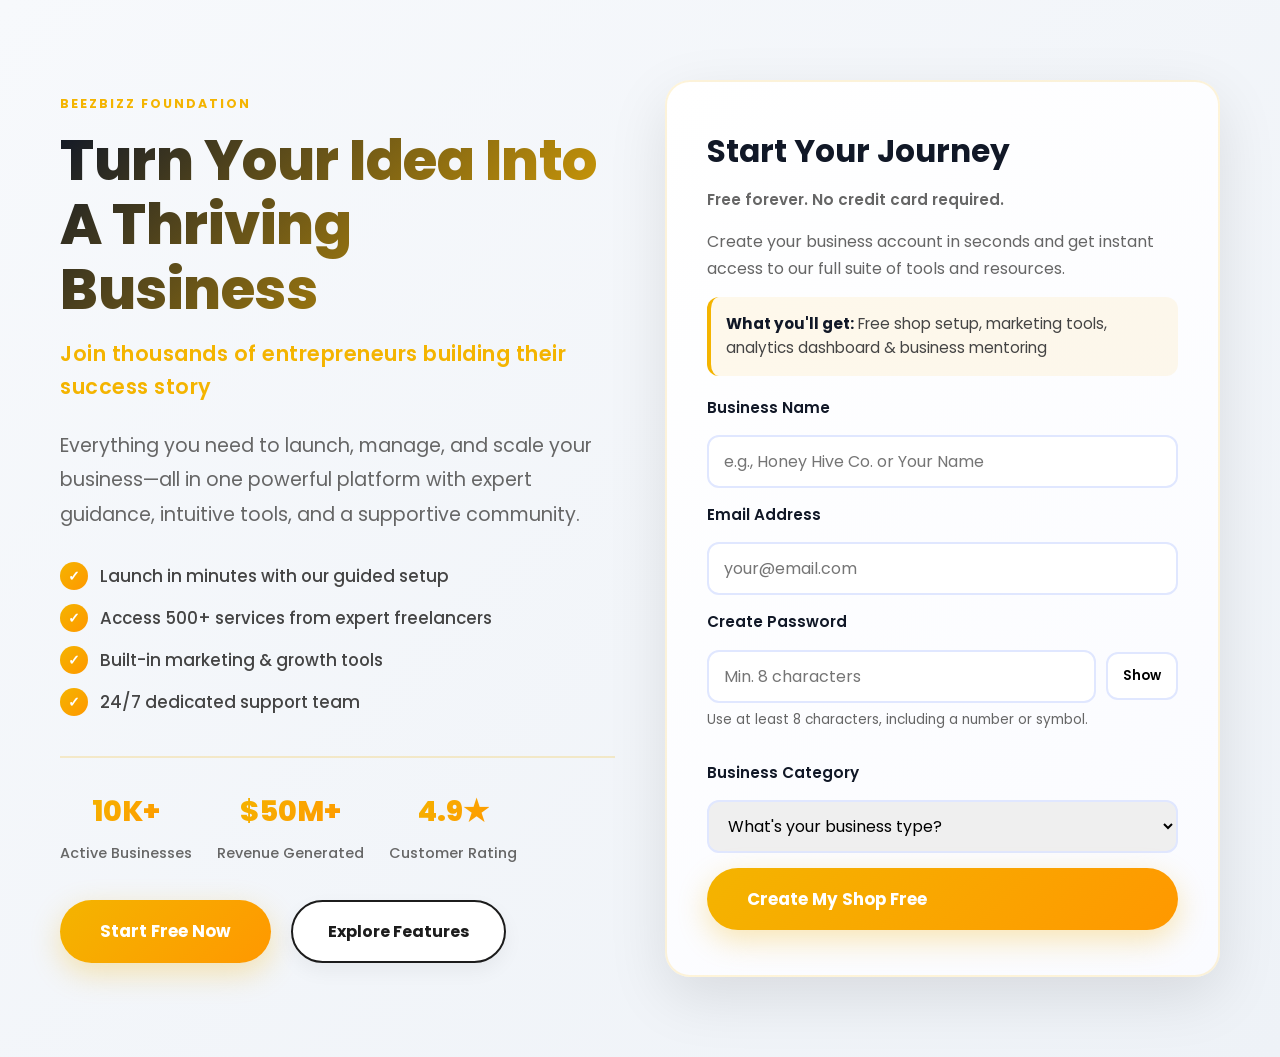
==== index.html @ ef709ae4 "changed\" ====
<!DOCTYPE html>
<html lang="en">
  <head>
    <meta charset="UTF-8" />
    <meta name="viewport" content="width=device-width, initial-scale=1.0" />
    <title>Beezbizz | Empower Your Business Journey</title>
    <link rel="preconnect" href="https://fonts.googleapis.com">
    <link rel="preconnect" href="https://fonts.gstatic.com" crossorigin>
    <link href="https://fonts.googleapis.com/css2?family=Poppins:wght@300;400;500;600;700;800&display=swap" rel="stylesheet">
    <style>
      * {
        margin: 0;
        padding: 0;
        box-sizing: border-box;
        font-family: "Poppins", Arial, sans-serif;
      }

      html {
        scroll-behavior: smooth;
      }

      body {
        background: linear-gradient(135deg, #f7f9fc 0%, #eef2f7 100%);
        color: #222;
        line-height: 1.6;
        overflow-x: hidden;
      }

      .container {
        max-width: 1200px;
        margin: 0 auto;
        padding: 0 20px;
      }

      .scroll-to-top {
        position: fixed;
        bottom: 30px;
        right: 30px;
        width: 50px;
        height: 50px;
        background: linear-gradient(135deg, #f4b400, #ff9800);
        color: white;
        border: none;
        border-radius: 50%;
        cursor: pointer;
        font-size: 20px;
        display: none;
        align-items: center;
        justify-content: center;
        z-index: 99;
        box-shadow: 0 8px 25px rgba(244, 180, 0, 0.3);
        transition: all 0.3s cubic-bezier(0.34, 1.56, 0.64, 1);
      }

      .scroll-to-top:hover {
        transform: translateY(-3px);
        box-shadow: 0 12px 35px rgba(244, 180, 0, 0.4);
      }

      .scroll-to-top.show {
        display: flex;
        animation: slideInUp 0.5s ease forwards;
      }

      @keyframes slideInUp {
        from {
          opacity: 0;
          transform: translateY(20px);
        }
        to {
          opacity: 1;
          transform: translateY(0);
        }
      }

      @keyframes slideInDown {
        from {
          opacity: 0;
          transform: translateY(-20px);
        }
        to {
          opacity: 1;
          transform: translateY(0);
        }
      }

      @keyframes fadeInScale {
        from {
          opacity: 0;
          transform: scale(0.95);
        }
        to {
          opacity: 1;
          transform: scale(1);
        }
      }

      .hero-content {
        display: grid;
        grid-template-columns: 1fr 1fr;
        gap: 50px;
        align-items: center;
        padding: 80px 0;
        min-height: 90vh;
        animation: slideInDown 0.8s ease;
      }

      .hero-content h1 {
        font-size: 3.5rem;
        font-weight: 800;
        margin-bottom: 15px;
        color: #111827;
        background: linear-gradient(135deg, #111827, #f4b400);
        -webkit-background-clip: text;
        -webkit-text-fill-color: transparent;
        background-clip: text;
        line-height: 1.15;
        animation: slideInUp 0.8s ease 0.1s both;
        text-transform: capitalize;
        letter-spacing: -0.5px;
      }

      .hero-subtitle {
        font-size: 1.3rem;
        color: #f4b400;
        font-weight: 600;
        margin-bottom: 25px;
        animation: slideInUp 0.8s ease 0.15s both;
        letter-spacing: 0.5px;
      }

      .benefit-list {
        list-style: none;
        margin: 30px 0;
        animation: slideInUp 0.8s ease 0.25s both;
      }

      .benefit-list li {
        display: flex;
        align-items: center;
        gap: 12px;
        margin-bottom: 14px;
        font-size: 1.05rem;
        color: #444;
        font-weight: 500;
      }

      .benefit-list li::before {
        content: '✓';
        display: flex;
        align-items: center;
        justify-content: center;
        width: 28px;
        height: 28px;
        background: linear-gradient(135deg, #f4b400, #ff9800);
        color: white;
        border-radius: 50%;
        font-weight: bold;
        flex-shrink: 0;
        font-size: 14px;
      }

      .trust-badges {
        display: flex;
        gap: 25px;
        margin-top: 40px;
        padding-top: 30px;
        border-top: 2px solid rgba(244, 180, 0, 0.2);
        animation: slideInUp 0.8s ease 0.3s both;
        flex-wrap: wrap;
      }

      .badge {
        display: flex;
        flex-direction: column;
        align-items: center;
        gap: 8px;
      }

      .badge-number {
        font-size: 1.8rem;
        font-weight: 800;
        background: linear-gradient(135deg, #f4b400, #ff9800);
        -webkit-background-clip: text;
        -webkit-text-fill-color: transparent;
        background-clip: text;
      }

      .badge-label {
        font-size: 0.9rem;
        color: #666;
        font-weight: 500;
        text-align: center;
      }

      .eyebrow {
        text-transform: uppercase;
        letter-spacing: 0.16em;
        font-size: 0.78rem;
        font-weight: 700;
        color: #f4b400;
        margin-bottom: 15px;
        animation: slideInUp 0.8s ease both;
      }

      .hero-copy {
        font-size: 1.2rem;
        color: #666;
        line-height: 1.8;
        margin-bottom: 30px;
        animation: slideInUp 0.8s ease 0.2s both;
      }

      .hero-actions {
        display: flex;
        gap: 20px;
        flex-wrap: wrap;
        animation: slideInUp 0.8s ease 0.3s both;
      }

      .btn {
        padding: 16px 35px;
        border-radius: 50px;
        text-decoration: none;
        font-weight: 700;
        transition: all 0.3s cubic-bezier(0.34, 1.56, 0.64, 1);
        border: none;
        cursor: pointer;
        font-size: 16px;
        display: inline-flex;
        align-items: center;
        gap: 8px;
        position: relative;
        overflow: hidden;
      }

      .btn::before {
        content: '';
        position: absolute;
        top: 50%;
        left: 50%;
        width: 0;
        height: 0;
        background: rgba(255, 255, 255, 0.2);
        border-radius: 50%;
        transform: translate(-50%, -50%);
        transition: width 0.6s, height 0.6s;
      }

      .btn:hover::before {
        width: 300px;
        height: 300px;
      }

      .btn-primary {
        background: linear-gradient(135deg, #f4b400, #ff9800);
        color: white;
        box-shadow: 0 10px 30px rgba(244, 180, 0, 0.3);
        font-size: 1.05rem;
        padding: 18px 40px;
      }

      .btn-primary:hover {
        transform: translateY(-4px);
        box-shadow: 0 15px 50px rgba(244, 180, 0, 0.5);
      }

      .btn-secondary {
        border: 2.5px solid #1c1c1c;
        color: #1c1c1c;
        background: white;
        box-shadow: 0 8px 20px rgba(0, 0, 0, 0.05);
      }

      .btn-secondary:hover {
        background: #1c1c1c;
        color: white;
        transform: translateY(-4px);
      }

      .hero-panel {
        animation: fadeInScale 0.8s ease 0.2s both;
      }

      .panel-card {
        background: linear-gradient(135deg, #ffffff 0%, #fafbff 100%);
        border-radius: 25px;
        padding: 45px 40px;
        box-shadow: 0 20px 60px rgba(0, 0, 0, 0.1);
        border: 2px solid rgba(244, 180, 0, 0.15);
        transition: all 0.3s ease;
        position: relative;
        overflow: hidden;
      }

      .panel-card::before {
        content: '';
        position: absolute;
        top: -100%;
        right: -100%;
        width: 200px;
        height: 200px;
        background: radial-gradient(circle, rgba(244, 180, 0, 0.1) 0%, transparent 70%);
        border-radius: 50%;
        pointer-events: none;
      }

      .panel-card:hover {
        border-color: #f4b400;
        box-shadow: 0 30px 80px rgba(244, 180, 0, 0.2);
        transform: translateY(-5px);
      }

      .panel-card h2 {
        font-size: 1.95rem;
        margin-bottom: 10px;
        color: #111827;
        font-weight: 700;
        position: relative;
        z-index: 1;
      }

      .panel-card-subtitle {
        font-size: 0.95rem;
        color: #f4b400;
        font-weight: 600;
        margin-bottom: 20px;
        position: relative;
        z-index: 1;
      }

      .panel-card p {
        color: #666;
        margin-bottom: 15px;
        line-height: 1.7;
        position: relative;
        z-index: 1;
      }

      .form-benefits {
        background: rgba(244, 180, 0, 0.08);
        border-left: 4px solid #f4b400;
        padding: 15px;
        border-radius: 12px;
        margin-bottom: 20px;
        font-size: 0.95rem;
        color: #444;
        position: relative;
        z-index: 1;
      }

      .form-benefits strong {
        color: #111827;
      }

      form {
        display: grid;
        gap: 15px;
        position: relative;
        z-index: 1;
      }

      label {
        font-weight: 600;
        color: #111827;
        font-size: 0.95rem;
      }

      input, select {
        width: 100%;
        border: 2px solid #e0e7ff;
        border-radius: 12px;
        padding: 12px 15px;
        font-size: 1rem;
        transition: all 0.3s ease;
        font-family: "Poppins", inherit;
      }

      input:focus, select:focus {
        outline: none;
        border-color: #f4b400;
        box-shadow: 0 0 0 4px rgba(244, 180, 0, 0.1);
        transform: scale(1.02);
      }

      .password-field {
        display: flex;
        gap: 10px;
        align-items: center;
      }

      .password-field input {
        flex: 1;
      }

      .password-toggle {
        padding: 12px 15px;
        border: 2px solid #e0e7ff;
        border-radius: 12px;
        background: white;
        cursor: pointer;
        font-weight: 600;
        transition: all 0.3s ease;
      }

      .password-toggle:hover {
        border-color: #f4b400;
        background: #f4b400;
        color: white;
      }

      .form-note {
        font-size: 0.85rem;
        color: #999;
        margin-top: -10px;
      }

      .form-message {
        min-height: 2.4rem;
        margin-top: 10px;
        padding: 10px 15px;
        border-radius: 12px;
        font-weight: 600;
        display: none;
      }

      .form-message.success {
        background: #d1fae5;
        color: #065f46;
        border-left: 4px solid #10b981;
        display: block;
      }

      .form-message.error {
        background: #fee2e2;
        color: #7f1d1d;
        border-left: 4px solid #ef4444;
        display: block;
      }

      @media (max-width: 768px) {
        .hero-content {
          grid-template-columns: 1fr;
          padding: 40px 0;
          min-height: auto;
          gap: 30px;
        }

        .hero-content h1 {
          font-size: 2.2rem;
        }

        .hero-subtitle {
          font-size: 1.1rem;
        }

        .benefit-list li {
          font-size: 0.95rem;
        }

        .trust-badges {
          gap: 15px;
        }

        .badge-number {
          font-size: 1.5rem;
        }

        .badge-label {
          font-size: 0.8rem;
        }

        .scroll-to-top {
          bottom: 20px;
          right: 20px;
          width: 45px;
          height: 45px;
          font-size: 18px;
        }
      }
    </style>
  </head>
  <body>
    <div class="container">
      <div class="hero-content">
        <div>
          <p class="eyebrow">BEEZBIZZ FOUNDATION</p>
          <h1>Turn Your Idea Into a Thriving Business</h1>
          <p class="hero-subtitle">Join thousands of entrepreneurs building their success story</p>
          <p class="hero-copy">
            Everything you need to launch, manage, and scale your business—all in one powerful platform with expert guidance, intuitive tools, and a supportive community.
          </p>
          <ul class="benefit-list">
            <li>Launch in minutes with our guided setup</li>
            <li>Access 500+ services from expert freelancers</li>
            <li>Built-in marketing & growth tools</li>
            <li>24/7 dedicated support team</li>
          </ul>
          <div class="trust-badges">
            <div class="badge">
              <div class="badge-number">10K+</div>
              <div class="badge-label">Active Businesses</div>
            </div>
            <div class="badge">
              <div class="badge-number">$50M+</div>
              <div class="badge-label">Revenue Generated</div>
            </div>
            <div class="badge">
              <div class="badge-number">4.9★</div>
              <div class="badge-label">Customer Rating</div>
            </div>
          </div>
          <div class="hero-actions" style="margin-top: 35px;">
            <a class="btn btn-primary" href="#signup">Start Free Now</a>
            <a class="btn btn-secondary" href="services.html">Explore Features</a>
          </div>
        </div>
        <div class="hero-panel">
          <div class="panel-card">
            <h2>Start Your Journey</h2>
            <p class="panel-card-subtitle">Free forever. No credit card required.</p>
            <p>Create your business account in seconds and get instant access to our full suite of tools and resources.</p>
            <div class="form-benefits">
              <strong>What you'll get:</strong> Free shop setup, marketing tools, analytics dashboard & business mentoring
            </div>
            <form id="shop-form" novalidate>
              <label for="business-name">Business Name</label>
              <input id="business-name" name="businessName" type="text" placeholder="e.g., Honey Hive Co. or Your Name" required />

              <label for="business-email">Email Address</label>
              <input id="business-email" name="email" type="email" placeholder="your@email.com" required />

              <label for="business-password">Create Password</label>
              <div class="password-field">
                <input id="business-password" name="password" type="password" placeholder="Min. 8 characters" required />
                <button type="button" id="toggle-password" class="password-toggle" aria-label="Show password">Show</button>
              </div>
              <p id="password-strength" class="form-note">Use at least 8 characters, including a number or symbol.</p>

              <label for="business-category">Business Category</label>
              <select id="business-category" name="category">
                <option value="">What's your business type?</option>
                <option value="retail">Retail & E-commerce</option>
                <option value="services">Services & Consulting</option>
                <option value="technology">Technology & Software</option>
                <option value="creative">Creative & Design</option>
                <option value="other">Other</option>
              </select>

              <button type="submit" class="btn btn-primary">Create My Shop Free</button>
              <div id="form-message" class="form-message" aria-live="polite"></div>
            </form>
          </div>
        </div>
      </div>
    </div>

    <!-- SCROLL TO TOP BUTTON -->
    <button class="scroll-to-top" id="scrollToTop" title="Go to top">↑</button>

    <script>
      // Scroll to top functionality
      const scrollToTopBtn = document.getElementById('scrollToTop');
      
      window.addEventListener('scroll', () => {
        if (window.pageYOffset > 300) {
          scrollToTopBtn.classList.add('show');
        } else {
          scrollToTopBtn.classList.remove('show');
        }
      });

      scrollToTopBtn.addEventListener('click', () => {
        window.scrollTo({
          top: 0,
          behavior: 'smooth'
        });
      });

      // Password toggle
      const togglePasswordBtn = document.getElementById('toggle-password');
      const passwordInput = document.getElementById('business-password');

      if (togglePasswordBtn && passwordInput) {
        togglePasswordBtn.addEventListener('click', function(e) {
          e.preventDefault();
          const isPassword = passwordInput.type === 'password';
          passwordInput.type = isPassword ? 'text' : 'password';
          this.textContent = isPassword ? 'Hide' : 'Show';
        });
      }

      // Form submission
      const form = document.getElementById('shop-form');
      const formMessage = document.getElementById('form-message');

      form.addEventListener('submit', function(e) {
        e.preventDefault();
        
        const businessName = document.getElementById('business-name').value;
        const email = document.getElementById('business-email').value;
        const password = document.getElementById('business-password').value;

        if (!businessName || !email || !password) {
          showMessage('Please fill in all required fields.', 'error');
          return;
        }

        if (password.length < 8) {
          showMessage('Password must be at least 8 characters long.', 'error');
          return;
        }

        showMessage('✅ Account created successfully! Redirecting...', 'success');
        setTimeout(() => {
          window.location.href = 'home.html';
        }, 2000);
      });

      function showMessage(text, type) {
        formMessage.textContent = text;
        formMessage.className = `form-message ${type}`;
      }

      // Input animations
      document.querySelectorAll('input, select').forEach(input => {
        input.addEventListener('focus', function() {
          this.style.transform = 'scale(1.02)';
        });
        input.addEventListener('blur', function() {
          this.style.transform = 'scale(1)';
        });
      });

      document.querySelectorAll('.btn').forEach(btn => {
        btn.addEventListener('mouseenter', function() {
          this.style.transform = 'translateY(-4px)';
        });
        btn.addEventListener('mouseleave', function() {
          this.style.transform = 'translateY(0)';
        });
      });
    </script>
  </body>
</html>
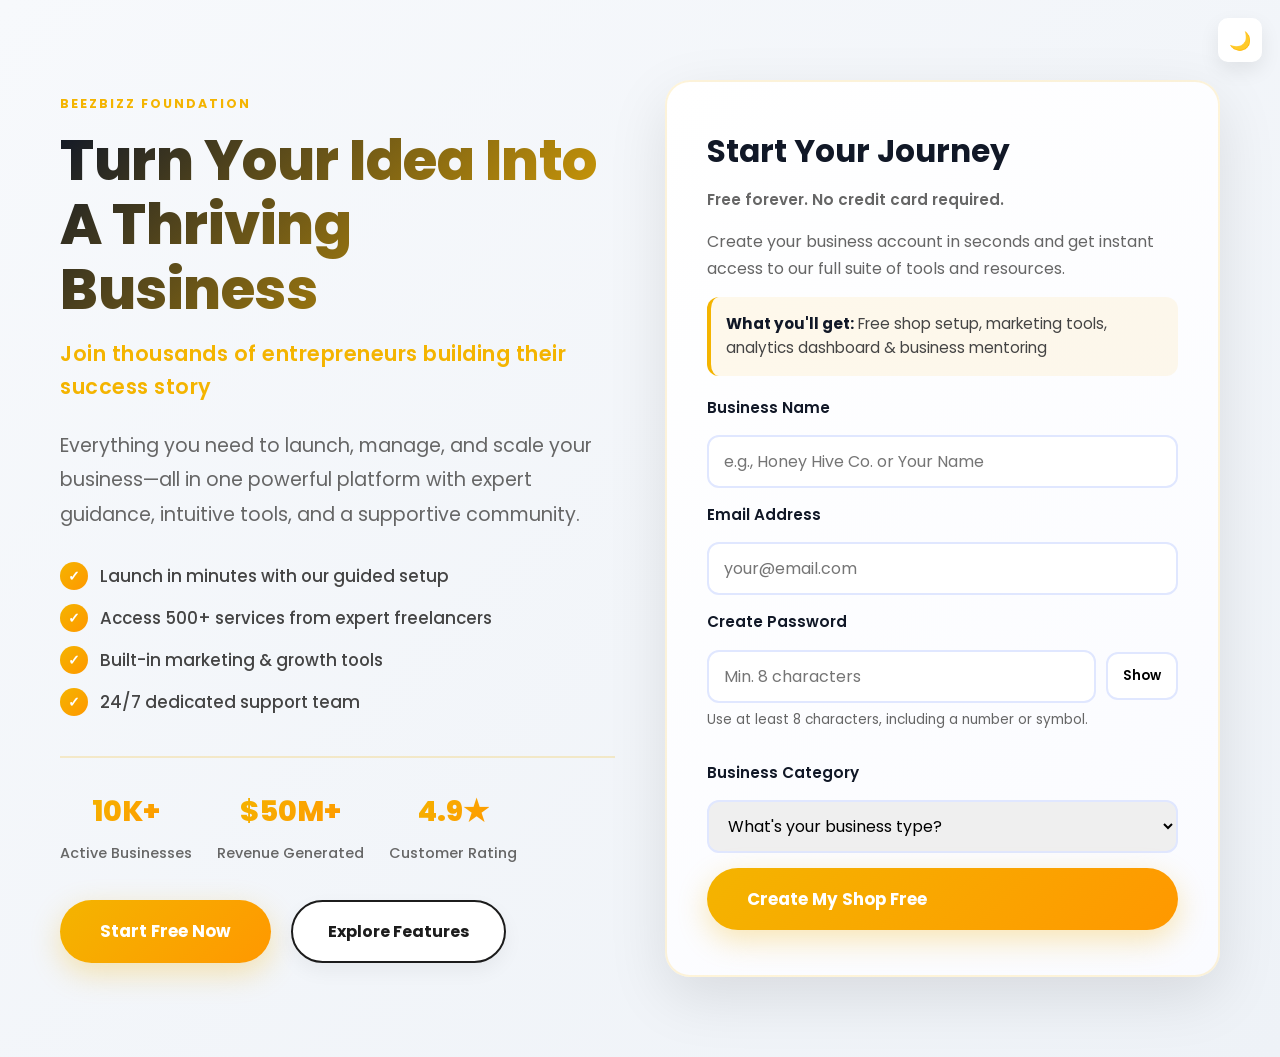
==== commit 082509ff: "changed" ====
--- a/index.html
+++ b/index.html
@@ -478,9 +478,37 @@
           font-size: 18px;
         }
       }
+      /* Theme toggle button */
+      #theme-toggle {
+        position: fixed;
+        top: 18px;
+        right: 18px;
+        width: 44px;
+        height: 44px;
+        border-radius: 10px;
+        border: none;
+        background: white;
+        color: #111;
+        box-shadow: 0 8px 20px rgba(0,0,0,0.08);
+        cursor: pointer;
+        z-index: 999;
+        display: flex;
+        align-items: center;
+        justify-content: center;
+        font-size: 18px;
+      }
+      #theme-toggle:hover { transform: translateY(-3px); }
+
+      /* Basic dark-mode overrides (uses CSS variables from styles.css when available) */
+      [data-theme="dark"] body { background: var(--page-bg); color: var(--text); }
+      [data-theme="dark"] .panel-card { background: var(--card-bg); border-color: rgba(255,255,255,0.03); }
+      [data-theme="dark"] .btn-primary { box-shadow: 0 10px 30px rgba(0,0,0,0.35); }
+      [data-theme="dark"] .btn-secondary { color: var(--text); border-color: var(--border); background: transparent; }
+      [data-theme="dark"] input, [data-theme="dark"] select { background: var(--input-bg); border-color: var(--border); color: var(--text); }
     </style>
   </head>
   <body>
+    <button id="theme-toggle" aria-label="Toggle theme">🌙</button>
     <div class="container">
       <div class="hero-content">
         <div>
@@ -559,6 +587,36 @@
     <button class="scroll-to-top" id="scrollToTop" title="Go to top">↑</button>
 
     <script>
+      // Theme toggle: apply saved preference or system preference
+      (function() {
+        const root = document.documentElement;
+        const btn = document.getElementById('theme-toggle');
+
+        function applyTheme(theme) {
+          if (theme === 'dark') {
+            root.setAttribute('data-theme', 'dark');
+            btn.textContent = '☀️';
+          } else {
+            root.removeAttribute('data-theme');
+            btn.textContent = '🌙';
+          }
+        }
+
+        const saved = localStorage.getItem('theme');
+        if (saved) applyTheme(saved);
+        else {
+          const prefersDark = window.matchMedia && window.matchMedia('(prefers-color-scheme: dark)').matches;
+          applyTheme(prefersDark ? 'dark' : 'light');
+        }
+
+        btn.addEventListener('click', () => {
+          const isDark = root.getAttribute('data-theme') === 'dark';
+          const next = isDark ? 'light' : 'dark';
+          applyTheme(next);
+          localStorage.setItem('theme', next);
+        });
+      })();
+
       // Scroll to top functionality
       const scrollToTopBtn = document.getElementById('scrollToTop');
       
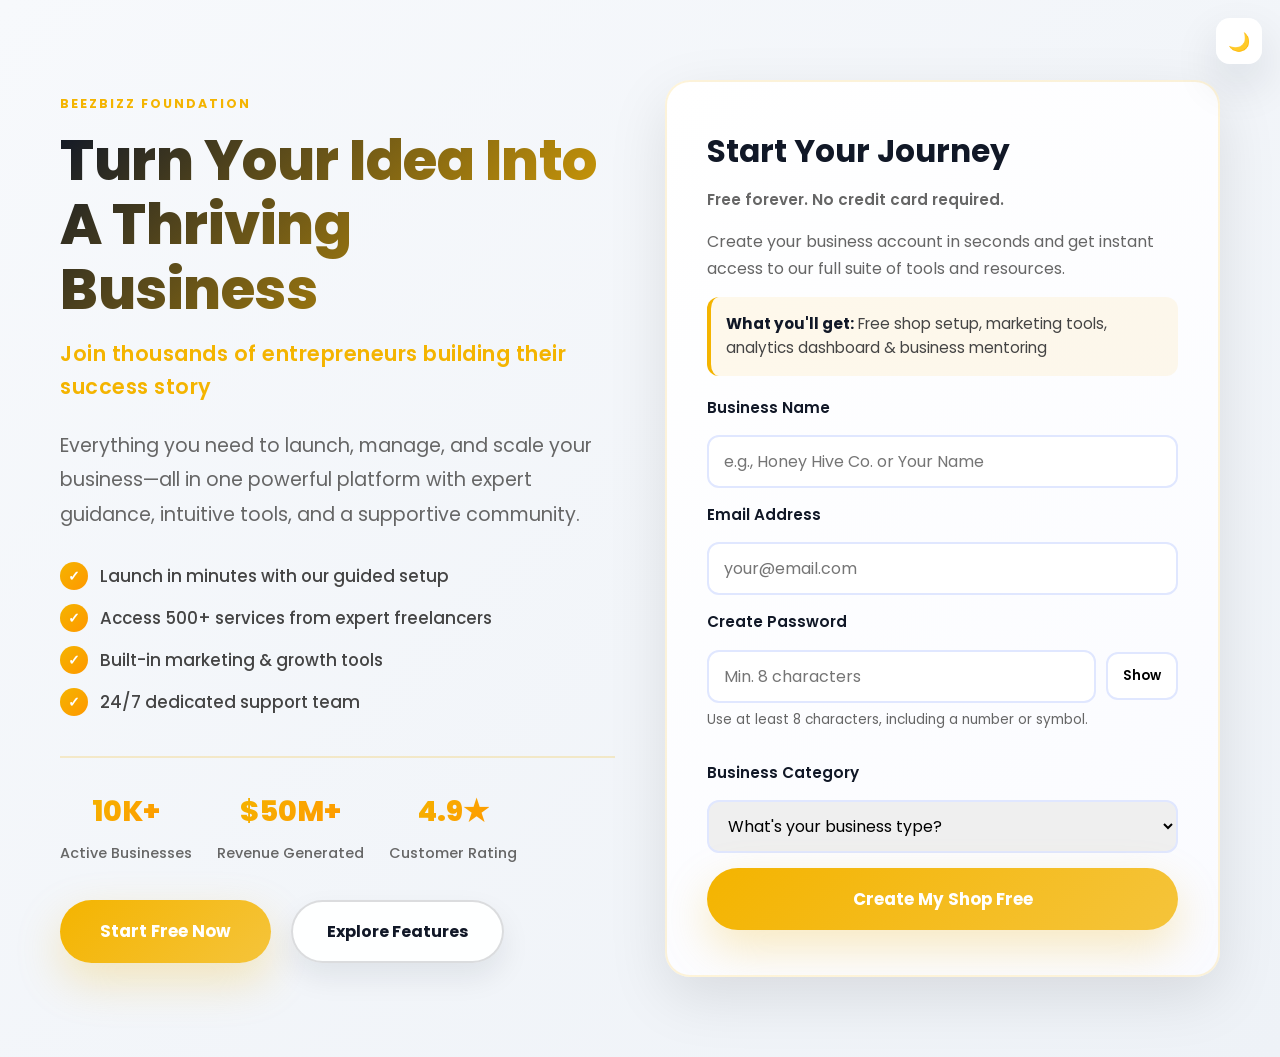
==== commit cf40a868: "changed" ====
--- a/index.html
+++ b/index.html
@@ -15,13 +15,29 @@
         font-family: "Poppins", Arial, sans-serif;
       }
 
+      :root {
+        --page-bg: #fff8e7;
+        --text: #111827;
+        --muted: #667085;
+        --card-bg: #ffffff;
+        --border: rgba(244, 180, 0, 0.18);
+        --surface: #f7f9fc;
+        --primary: #f4b400;
+        --primary-alt: #ffb703;
+        --secondary: #111827;
+        --accent: #7c3aed;
+        --shadow: 0 18px 40px rgba(15, 23, 42, 0.12);
+        --input-bg: #f8fafc;
+        --button-hover: rgba(255, 255, 255, 0.22);
+      }
+
       html {
         scroll-behavior: smooth;
       }
 
       body {
         background: linear-gradient(135deg, #f7f9fc 0%, #eef2f7 100%);
-        color: #222;
+        color: var(--text);
         line-height: 1.6;
         overflow-x: hidden;
       }
@@ -219,19 +235,21 @@
       }
 
       .btn {
-        padding: 16px 35px;
-        border-radius: 50px;
+        padding: 16px 34px;
+        border-radius: 999px;
         text-decoration: none;
         font-weight: 700;
-        transition: all 0.3s cubic-bezier(0.34, 1.56, 0.64, 1);
+        transition: transform 0.28s ease, box-shadow 0.28s ease, background-color 0.28s ease, color 0.28s ease;
         border: none;
         cursor: pointer;
         font-size: 16px;
         display: inline-flex;
         align-items: center;
-        gap: 8px;
+        justify-content: center;
+        gap: 10px;
         position: relative;
         overflow: hidden;
+        box-shadow: var(--shadow);
       }
 
       .btn::before {
@@ -241,41 +259,49 @@
         left: 50%;
         width: 0;
         height: 0;
-        background: rgba(255, 255, 255, 0.2);
+        background: var(--button-hover);
         border-radius: 50%;
         transform: translate(-50%, -50%);
-        transition: width 0.6s, height 0.6s;
+        transition: width 0.55s ease, height 0.55s ease, opacity 0.35s ease;
+        opacity: 0;
       }
 
       .btn:hover::before {
-        width: 300px;
-        height: 300px;
+        width: 320px;
+        height: 320px;
+        opacity: 1;
+      }
+
+      .btn:focus-visible {
+        outline: 2px solid rgba(124, 58, 237, 0.6);
+        outline-offset: 4px;
       }
 
       .btn-primary {
-        background: linear-gradient(135deg, #f4b400, #ff9800);
+        background: linear-gradient(135deg, #f4b400, #f5c43b);
         color: white;
-        box-shadow: 0 10px 30px rgba(244, 180, 0, 0.3);
+        box-shadow: 0 18px 45px rgba(244, 180, 0, 0.25);
         font-size: 1.05rem;
         padding: 18px 40px;
       }
 
       .btn-primary:hover {
-        transform: translateY(-4px);
-        box-shadow: 0 15px 50px rgba(244, 180, 0, 0.5);
+        transform: translateY(-3px) scale(1.02);
+        box-shadow: 0 22px 56px rgba(244, 180, 0, 0.35);
       }
 
       .btn-secondary {
-        border: 2.5px solid #1c1c1c;
-        color: #1c1c1c;
-        background: white;
-        box-shadow: 0 8px 20px rgba(0, 0, 0, 0.05);
+        border: 2px solid rgba(17, 24, 39, 0.15);
+        color: #111827;
+        background: rgba(255, 255, 255, 0.92);
+        box-shadow: 0 14px 30px rgba(17, 24, 39, 0.08);
       }
 
       .btn-secondary:hover {
-        background: #1c1c1c;
+        background: #111827;
         color: white;
-        transform: translateY(-4px);
+        transform: translateY(-3px) scale(1.01);
+        box-shadow: 0 22px 45px rgba(17, 24, 39, 0.18);
       }
 
       .hero-panel {
@@ -483,28 +509,65 @@
         position: fixed;
         top: 18px;
         right: 18px;
-        width: 44px;
-        height: 44px;
-        border-radius: 10px;
+        width: 46px;
+        height: 46px;
+        border-radius: 14px;
         border: none;
-        background: white;
-        color: #111;
-        box-shadow: 0 8px 20px rgba(0,0,0,0.08);
+        background: rgba(255, 255, 255, 0.98);
+        color: #111827;
+        box-shadow: 0 20px 45px rgba(17, 24, 39, 0.12);
         cursor: pointer;
         z-index: 999;
         display: flex;
         align-items: center;
         justify-content: center;
         font-size: 18px;
-      }
-      #theme-toggle:hover { transform: translateY(-3px); }
-
-      /* Basic dark-mode overrides (uses CSS variables from styles.css when available) */
-      [data-theme="dark"] body { background: var(--page-bg); color: var(--text); }
-      [data-theme="dark"] .panel-card { background: var(--card-bg); border-color: rgba(255,255,255,0.03); }
-      [data-theme="dark"] .btn-primary { box-shadow: 0 10px 30px rgba(0,0,0,0.35); }
-      [data-theme="dark"] .btn-secondary { color: var(--text); border-color: var(--border); background: transparent; }
-      [data-theme="dark"] input, [data-theme="dark"] select { background: var(--input-bg); border-color: var(--border); color: var(--text); }
+        transition: transform 0.25s ease, background-color 0.25s ease, color 0.25s ease;
+      }
+      #theme-toggle:hover {
+        transform: translateY(-3px);
+        background: #f4b400;
+        color: #111827;
+      }
+
+      [data-theme="dark"] body {
+        background: radial-gradient(circle at top, #111827 0%, #050814 100%);
+        color: #e6eef8;
+      }
+      [data-theme="dark"] .panel-card {
+        background: rgba(10, 18, 35, 0.92);
+        border-color: rgba(124, 58, 237, 0.18);
+        box-shadow: 0 25px 80px rgba(0, 0, 0, 0.35);
+      }
+      [data-theme="dark"] .btn-primary {
+        background: linear-gradient(135deg, #7c3aed, #6d28d9);
+        box-shadow: 0 18px 40px rgba(124, 58, 237, 0.35);
+      }
+      [data-theme="dark"] .btn-secondary {
+        color: #e2e8f0;
+        border-color: rgba(148, 163, 184, 0.28);
+        background: rgba(255, 255, 255, 0.05);
+        box-shadow: 0 14px 30px rgba(15, 23, 42, 0.35);
+      }
+      [data-theme="dark"] .btn-secondary:hover {
+        background: rgba(124, 58, 237, 0.95);
+        color: white;
+      }
+      [data-theme="dark"] input,
+      [data-theme="dark"] select {
+        background: rgba(15, 23, 42, 0.9);
+        border-color: rgba(148, 163, 184, 0.22);
+        color: #e6eef8;
+      }
+      [data-theme="dark"] .password-toggle {
+        background: rgba(255, 255, 255, 0.06);
+        border-color: rgba(148, 163, 184, 0.2);
+        color: #e2e8f0;
+      }
+      [data-theme="dark"] .password-toggle:hover {
+        background: rgba(124, 58, 237, 0.95);
+        color: white;
+      }
     </style>
   </head>
   <body>
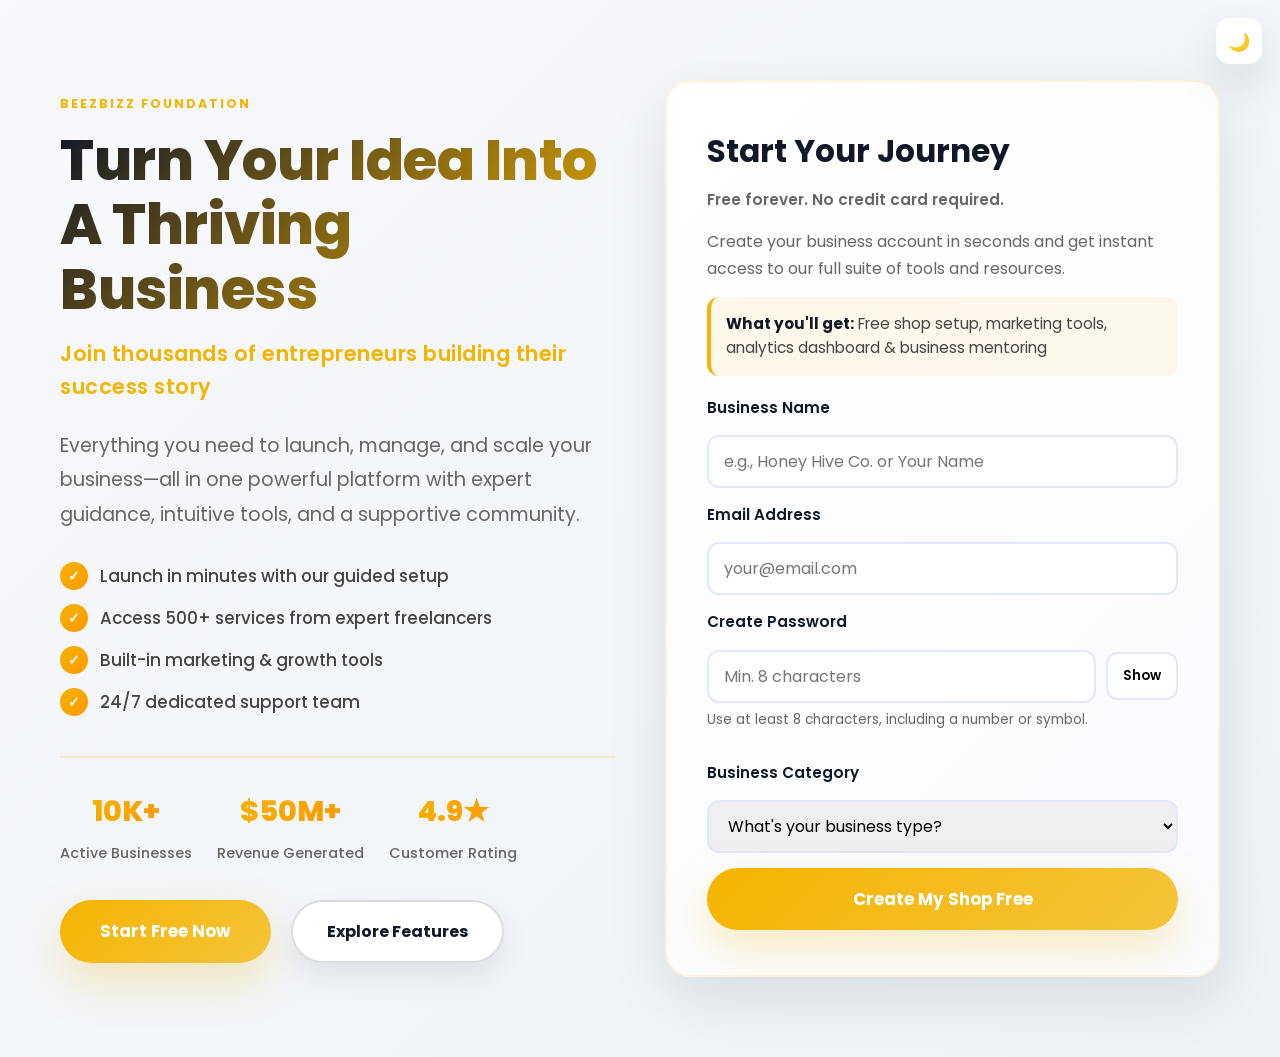
==== commit 20b209da: "changed" ====
--- a/index.html
+++ b/index.html
@@ -270,6 +270,14 @@
         width: 320px;
         height: 320px;
         opacity: 1;
+      }
+
+      .btn:hover {
+        transform: translateY(-2px) scale(1.01);
+      }
+
+      .btn:active {
+        transform: translateY(0) scale(0.98);
       }
 
       .btn:focus-visible {
@@ -530,6 +538,10 @@
         color: #111827;
       }
 
+      [data-theme="dark"] {
+        --shadow: 0 18px 45px rgba(0, 0, 0, 0.45);
+        --button-hover: rgba(255, 255, 255, 0.08);
+      }
       [data-theme="dark"] body {
         background: radial-gradient(circle at top, #111827 0%, #050814 100%);
         color: #e6eef8;
@@ -563,6 +575,11 @@
         background: rgba(255, 255, 255, 0.06);
         border-color: rgba(148, 163, 184, 0.2);
         color: #e2e8f0;
+      }
+      [data-theme="dark"] #theme-toggle {
+        background: rgba(15, 23, 42, 0.94);
+        color: #e6eef8;
+        box-shadow: 0 20px 45px rgba(0, 0, 0, 0.35);
       }
       [data-theme="dark"] .password-toggle:hover {
         background: rgba(124, 58, 237, 0.95);
